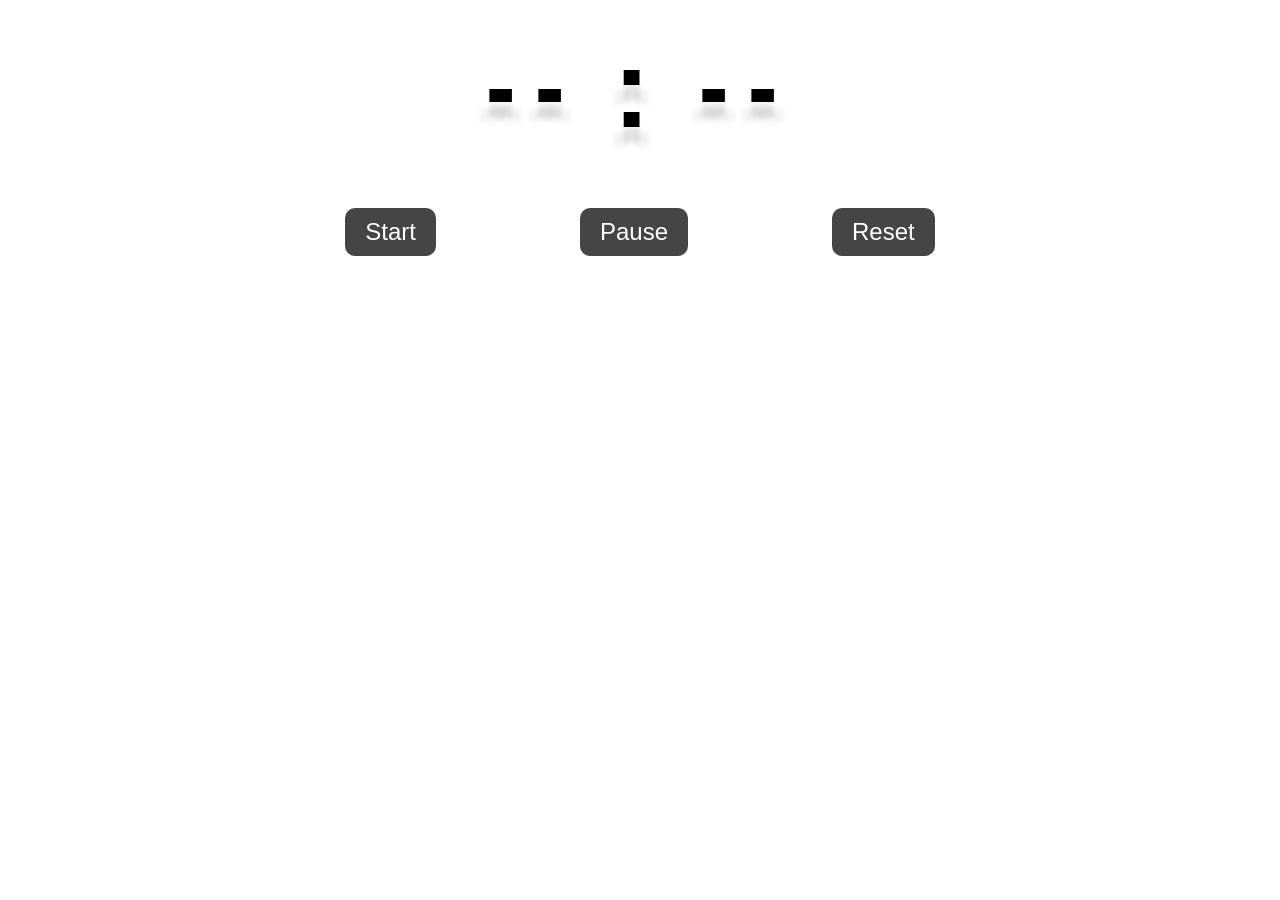
==== public/index.html @ a8cddc36 "Completed design" ====
<html lang="en">
    <head>
        <meta charset="UTF-8" />
        <meta name="viewport" content="width=device-width, initial-scale=1.0" />
        <link rel="stylesheet" href="style.css" />
        <title>Pomodoro Time</title>
    </head>
    <body>
        <div class="time-container">
            <h1 id="time">-- : --</h1>
            <div class="button-container">
                <button class="btn start">Start</button>
                <button class="btn pause">Pause</button>
                <button class="btn reset">Reset</button>
            </div>
        </div>
        <script src="app.js"></script>
    </body>
</html>
---- public/style.css ----
@import url('https://fonts.googleapis.com/css2?family=Saira+Condensed&display=swap');

* {
    margin: 0;
    padding: 0;
    box-sizing: border-box;
}

body {
    font-family: 'Saira Condensed', sans-serif;
    display: flex;
    flex-direction: column;
    align-items: center;
    justify-content: center;
}

.time-container {
    text-align: center;
}

.time-container h1 {
    color: black;
    font-size: 7rem;
    letter-spacing: 1rem;
    position: relative;
    text-shadow: 0px 15px 5px rgba(0, 0, 0, 0.1),
        10px 20px 5px rgba(0, 0, 0, 0.05), -10px 20px 5px rgba(0, 0, 0, 0.05);
}

.button-container {
    margin-top: 2em;
    display: flex;
    justify-content: center;
}

.btn {
    font-size: 1.5rem;
    margin: 0em 3em;
    background-color: #454545;
    color: white;
    padding: 10px 20px;
    border: none;
    border-radius: 10px;
    outline: none;
}

.btn:hover {
    opacity: 0.8;
    transition-duration: 500ms;
    transform: translateY(2px);
}
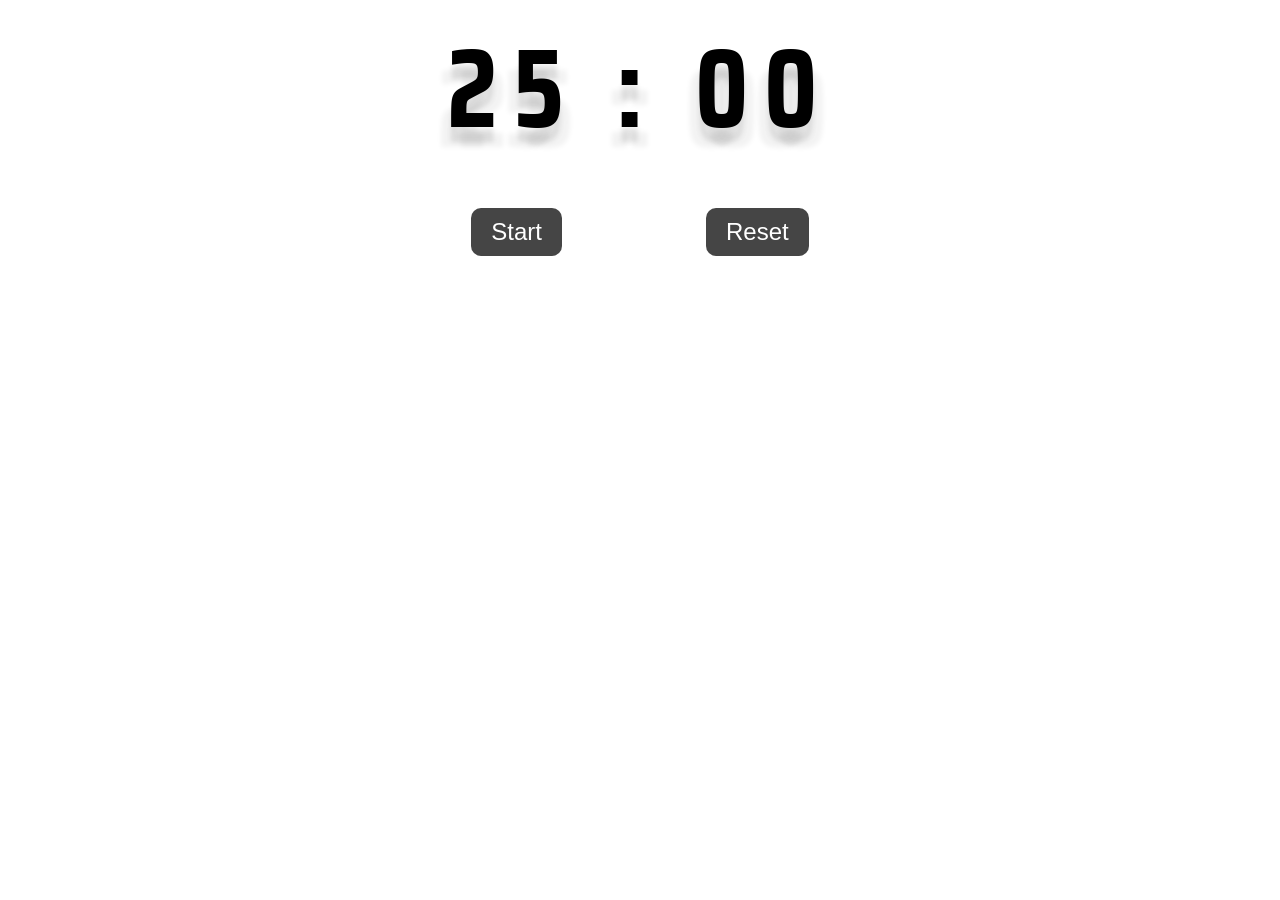
==== commit a5697747: "Working countdown timer" ====
--- a/public/index.html
+++ b/public/index.html
@@ -7,10 +7,9 @@
     </head>
     <body>
         <div class="time-container">
-            <h1 id="time">-- : --</h1>
+            <h1 id="time">25 : 00</h1>
             <div class="button-container">
                 <button class="btn start">Start</button>
-                <button class="btn pause">Pause</button>
                 <button class="btn reset">Reset</button>
             </div>
         </div>
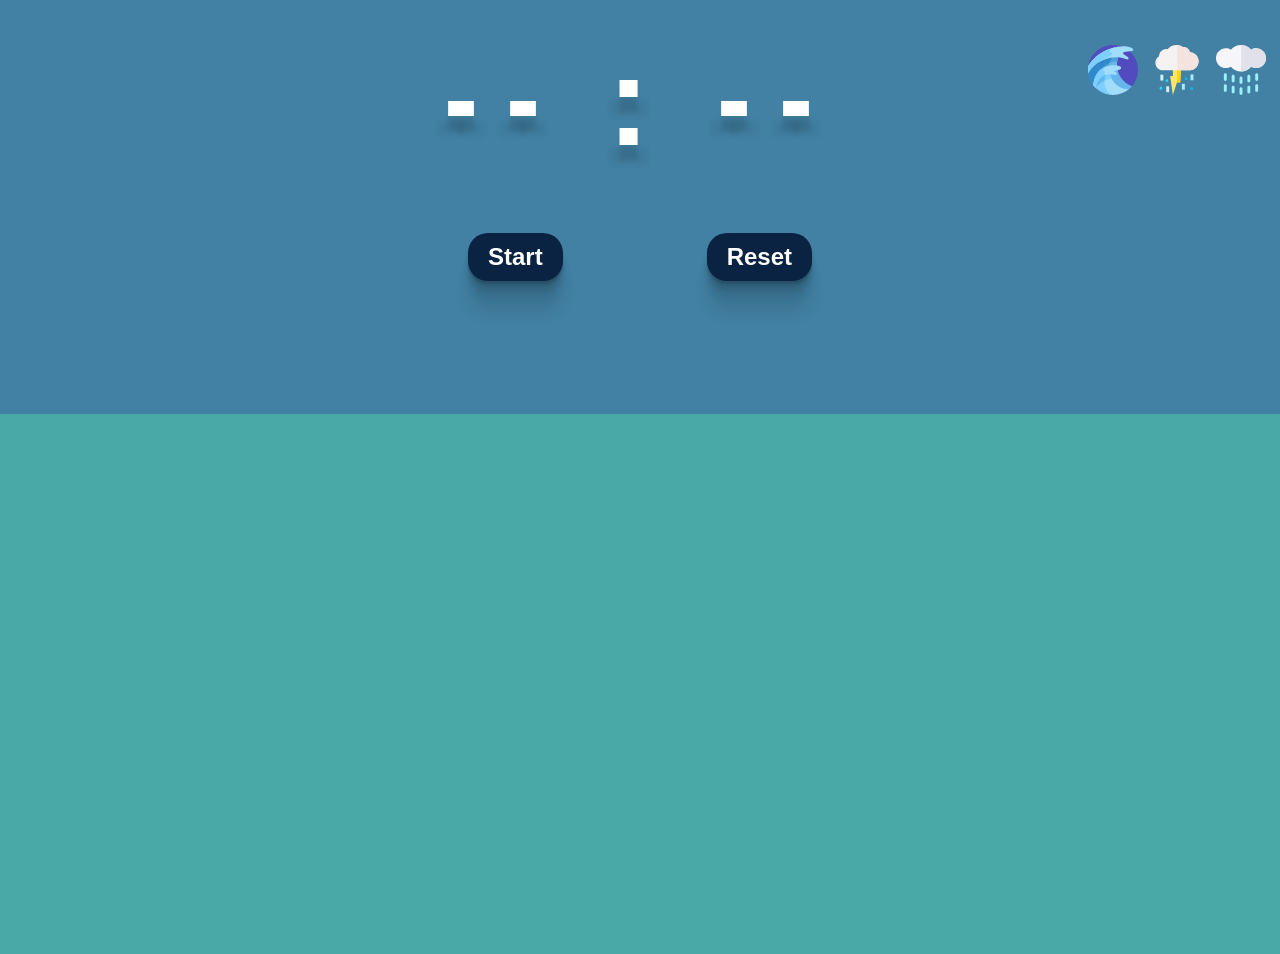
==== commit 96581277: "Added icons for sounds" ====
--- a/public/index.html
+++ b/public/index.html
@@ -6,8 +6,12 @@
         <title>Pomodoro Time</title>
     </head>
     <body>
+        <img src="./img/raining.svg" alt="" class="rain-icon" />
+        <img src="./img/thunder.svg" alt="" class="thunder-icon" />
+        <img src="./img/wave.svg" alt="" class="wave-icon" />
+        <div class="background-layer"></div>
         <div class="time-container">
-            <h1 id="time">25 : 00</h1>
+            <h1 id="time">-- : --</h1>
             <div class="button-container">
                 <button class="btn start">Start</button>
                 <button class="btn reset">Reset</button>
--- a/public/style.css
+++ b/public/style.css
@@ -12,6 +12,63 @@
     flex-direction: column;
     align-items: center;
     justify-content: center;
+    position: relative;
+    background-color: #4281a4;
+}
+
+.rain-icon {
+    cursor: pointer;
+    position: absolute;
+    width: 50px;
+    height: 50px;
+    top: 5%;
+    left: 95%;
+}
+
+.rain-icon:hover {
+    opacity: 0.8;
+    transition-duration: 300ms;
+    transition-timing-function: ease-in;
+}
+
+.thunder-icon {
+    cursor: pointer;
+    position: absolute;
+    width: 50px;
+    height: 50px;
+    top: 5%;
+    left: 90%;
+}
+
+.thunder-icon:hover {
+    opacity: 0.8;
+    transition-duration: 300ms;
+    transition-timing-function: ease-in;
+}
+
+.wave-icon {
+    cursor: pointer;
+    position: absolute;
+    width: 50px;
+    height: 50px;
+    top: 5%;
+    left: 85%;
+}
+
+.wave-icon:hover {
+    opacity: 0.8;
+    transition-duration: 300ms;
+    transition-timing-function: ease-in;
+}
+
+.background-layer {
+    position: absolute;
+    height: 60vh;
+    width: 100%;
+    background-color: #48a9a6;
+    z-index: -1;
+    top: 46%;
+    border-top: 2px solid #48a9a6;
 }
 
 .time-container {
@@ -19,9 +76,9 @@
 }
 
 .time-container h1 {
-    color: black;
-    font-size: 7rem;
-    letter-spacing: 1rem;
+    color: white;
+    font-size: 8rem;
+    letter-spacing: 1.5rem;
     position: relative;
     text-shadow: 0px 15px 5px rgba(0, 0, 0, 0.1),
         10px 20px 5px rgba(0, 0, 0, 0.05), -10px 20px 5px rgba(0, 0, 0, 0.05);
@@ -34,18 +91,24 @@
 }
 
 .btn {
+    cursor: pointer;
     font-size: 1.5rem;
+    font-weight: 550;
     margin: 0em 3em;
-    background-color: #454545;
+    background-color: #0a2342;
     color: white;
     padding: 10px 20px;
     border: none;
-    border-radius: 10px;
+    border-radius: 20px;
     outline: none;
+    box-shadow: 0 2px 1px rgba(0, 0, 0, 0.09), 0 4px 2px rgba(0, 0, 0, 0.09),
+        0 8px 4px rgba(0, 0, 0, 0.09), 0 16px 8px rgba(0, 0, 0, 0.09),
+        0 32px 16px rgba(0, 0, 0, 0.09);
 }
 
 .btn:hover {
     opacity: 0.8;
-    transition-duration: 500ms;
-    transform: translateY(2px);
+    transition-duration: 300ms;
+    transition-timing-function: ease-in;
+    transform: translateY(3px);
 }
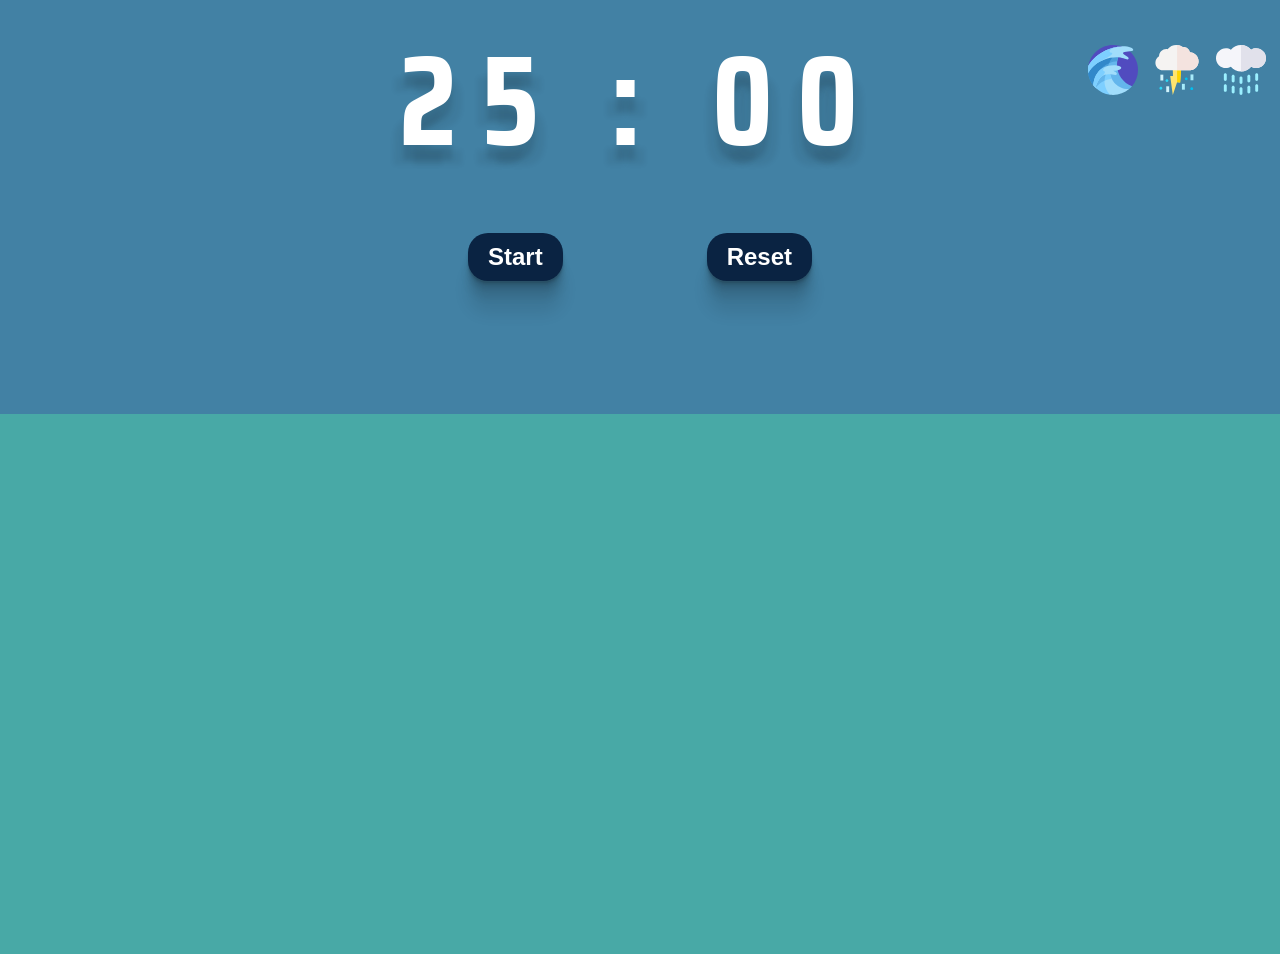
==== commit 705bd62b: "Completed start, pause, and reset button functionalities" ====
--- a/public/index.html
+++ b/public/index.html
@@ -3,15 +3,17 @@
         <meta charset="UTF-8" />
         <meta name="viewport" content="width=device-width, initial-scale=1.0" />
         <link rel="stylesheet" href="style.css" />
-        <title>Pomodoro Time</title>
+        <title>Pomodoro</title>
     </head>
     <body>
-        <img src="./img/raining.svg" alt="" class="rain-icon" />
-        <img src="./img/thunder.svg" alt="" class="thunder-icon" />
-        <img src="./img/wave.svg" alt="" class="wave-icon" />
+        <div class="icon-container">
+            <img src="./img/raining.svg" alt="" class="rain-icon" />
+            <img src="./img/thunder.svg" alt="" class="thunder-icon" />
+            <img src="./img/wave.svg" alt="" class="wave-icon" />
+        </div>
         <div class="background-layer"></div>
         <div class="time-container">
-            <h1 id="time">-- : --</h1>
+            <h1 id="time">25 : 00</h1>
             <div class="button-container">
                 <button class="btn start">Start</button>
                 <button class="btn reset">Reset</button>
--- a/public/style.css
+++ b/public/style.css
@@ -29,6 +29,7 @@
     opacity: 0.8;
     transition-duration: 300ms;
     transition-timing-function: ease-in;
+    transform: translateY(3px);
 }
 
 .thunder-icon {
@@ -44,6 +45,7 @@
     opacity: 0.8;
     transition-duration: 300ms;
     transition-timing-function: ease-in;
+    transform: translateY(3px);
 }
 
 .wave-icon {
@@ -59,6 +61,7 @@
     opacity: 0.8;
     transition-duration: 300ms;
     transition-timing-function: ease-in;
+    transform: translateY(3px);
 }
 
 .background-layer {
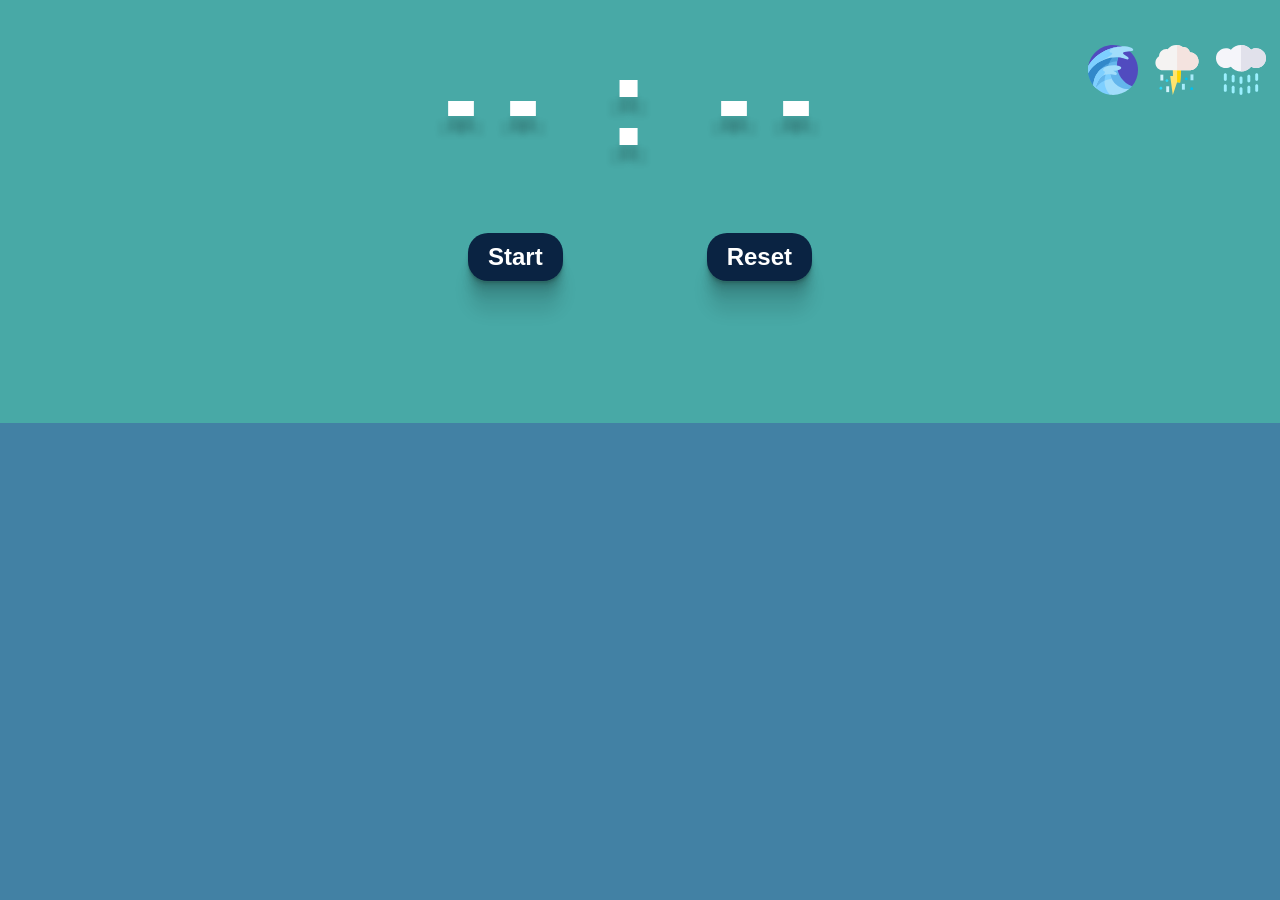
==== commit 188942a0: "Fixed timing for breaks" ====
--- a/public/index.html
+++ b/public/index.html
@@ -11,9 +11,10 @@
             <img src="./img/thunder.svg" alt="" class="thunder-icon" />
             <img src="./img/wave.svg" alt="" class="wave-icon" />
         </div>
+        <div class="clear"></div>
         <div class="background-layer"></div>
         <div class="time-container">
-            <h1 id="time">25 : 00</h1>
+            <h1 id="time">-- : --</h1>
             <div class="button-container">
                 <button class="btn start">Start</button>
                 <button class="btn reset">Reset</button>
--- a/public/style.css
+++ b/public/style.css
@@ -14,6 +14,23 @@
     justify-content: center;
     position: relative;
     background-color: #4281a4;
+}
+
+.clear {
+    clear: both;
+}
+
+.background-layer {
+    position: absolute;
+    z-index: -1;
+    background-color: #48a9a6;
+    height: 50px;
+    width: 50px;
+    position: absolute;
+    top: 0%;
+    left: 0;
+    width: 100%;
+    height: 47%;
 }
 
 .rain-icon {
@@ -64,16 +81,6 @@
     transform: translateY(3px);
 }
 
-.background-layer {
-    position: absolute;
-    height: 60vh;
-    width: 100%;
-    background-color: #48a9a6;
-    z-index: -1;
-    top: 46%;
-    border-top: 2px solid #48a9a6;
-}
-
 .time-container {
     text-align: center;
 }
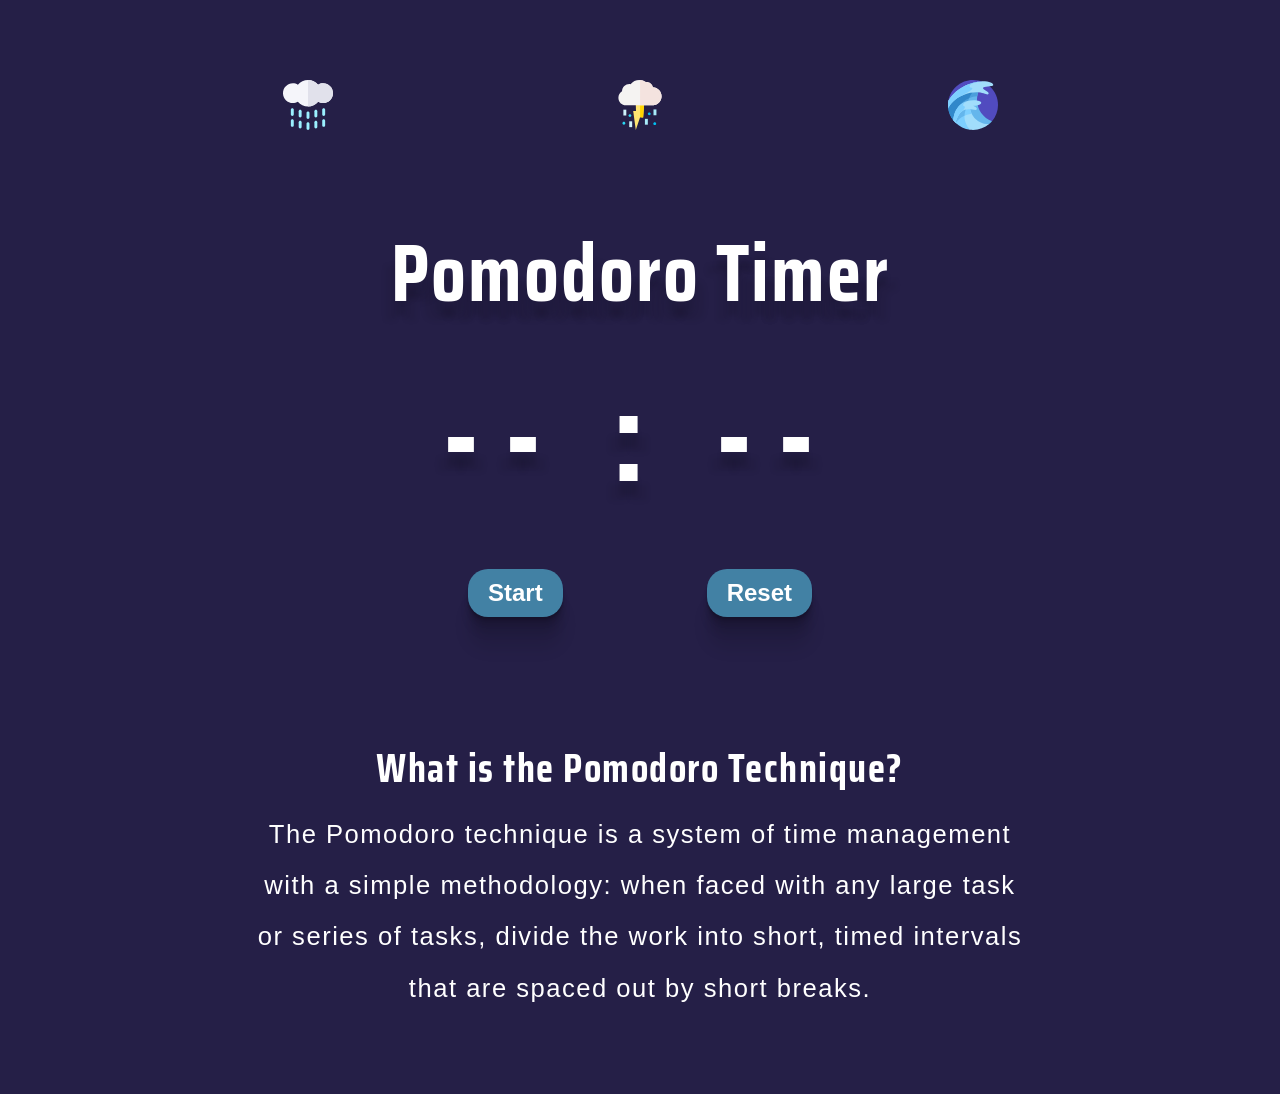
==== commit 475c52d2: "Redesigned UI and completed all timing functionalities" ====
--- a/public/index.html
+++ b/public/index.html
@@ -3,6 +3,7 @@
         <meta charset="UTF-8" />
         <meta name="viewport" content="width=device-width, initial-scale=1.0" />
         <link rel="stylesheet" href="style.css" />
+        <link rel="icon" href="./img/favicon-16x16.png" type="image/gif" />
         <title>Pomodoro</title>
     </head>
     <body>
@@ -11,14 +12,24 @@
             <img src="./img/thunder.svg" alt="" class="thunder-icon" />
             <img src="./img/wave.svg" alt="" class="wave-icon" />
         </div>
-        <div class="clear"></div>
-        <div class="background-layer"></div>
-        <div class="time-container">
-            <h1 id="time">-- : --</h1>
-            <div class="button-container">
-                <button class="btn start">Start</button>
-                <button class="btn reset">Reset</button>
+        <div class="main-container">
+            <h1 id="message">Pomodoro Timer</h1>
+            <div class="time-container">
+                <h1 id="time">-- : --</h1>
+                <div class="button-container">
+                    <button class="btn start">Start</button>
+                    <button class="btn reset">Reset</button>
+                </div>
             </div>
+        </div>
+        <div class="info-container">
+            <h1>What is the Pomodoro Technique?</h1>
+            <p>
+                The Pomodoro technique is a system of time management with a
+                simple methodology: when faced with any large task or series of
+                tasks, divide the work into short, timed intervals that are
+                spaced out by short breaks.
+            </p>
         </div>
         <script src="app.js"></script>
     </body>
--- a/public/style.css
+++ b/public/style.css
@@ -8,38 +8,44 @@
 
 body {
     font-family: 'Saira Condensed', sans-serif;
-    display: flex;
-    flex-direction: column;
-    align-items: center;
-    justify-content: center;
-    position: relative;
-    background-color: #4281a4;
+    /* position: relative; */
+    background-color: #251f47;
 }
 
 .clear {
     clear: both;
 }
 
-.background-layer {
-    position: absolute;
-    z-index: -1;
-    background-color: #48a9a6;
-    height: 50px;
-    width: 50px;
-    position: absolute;
-    top: 0%;
-    left: 0;
-    width: 100%;
-    height: 47%;
+.main-container {
+    margin: auto;
+    display: flex;
+    flex-direction: column;
+    justify-content: center;
+    align-items: center;
 }
 
-.rain-icon {
+#message {
+    text-align: center;
+    color: white;
+    font-size: 5rem;
+    letter-spacing: 2px;
+    text-shadow: 0px 15px 5px rgba(0, 0, 0, 0.1),
+        10px 20px 5px rgba(0, 0, 0, 0.05), -10px 20px 5px rgba(0, 0, 0, 0.05);
+}
+
+.icon-container {
+    margin: 5em auto;
+    display: flex;
+    text-align: center;
+    justify-content: space-evenly;
+}
+
+.rain-icon,
+.thunder-icon,
+.wave-icon {
     cursor: pointer;
-    position: absolute;
     width: 50px;
     height: 50px;
-    top: 5%;
-    left: 95%;
 }
 
 .rain-icon:hover {
@@ -49,29 +55,11 @@
     transform: translateY(3px);
 }
 
-.thunder-icon {
-    cursor: pointer;
-    position: absolute;
-    width: 50px;
-    height: 50px;
-    top: 5%;
-    left: 90%;
-}
-
 .thunder-icon:hover {
     opacity: 0.8;
     transition-duration: 300ms;
     transition-timing-function: ease-in;
     transform: translateY(3px);
-}
-
-.wave-icon {
-    cursor: pointer;
-    position: absolute;
-    width: 50px;
-    height: 50px;
-    top: 5%;
-    left: 85%;
 }
 
 .wave-icon:hover {
@@ -83,6 +71,7 @@
 
 .time-container {
     text-align: center;
+    margin: auto;
 }
 
 .time-container h1 {
@@ -95,7 +84,7 @@
 }
 
 .button-container {
-    margin-top: 2em;
+    margin: 2em auto;
     display: flex;
     justify-content: center;
 }
@@ -105,7 +94,7 @@
     font-size: 1.5rem;
     font-weight: 550;
     margin: 0em 3em;
-    background-color: #0a2342;
+    background-color: #4281a4;
     color: white;
     padding: 10px 20px;
     border: none;
@@ -117,8 +106,25 @@
 }
 
 .btn:hover {
-    opacity: 0.8;
     transition-duration: 300ms;
     transition-timing-function: ease-in;
-    transform: translateY(3px);
+    transform: translateY(4px);
 }
+
+.info-container {
+    color: white;
+    text-align: center;
+    margin: 5em auto;
+    line-height: 2;
+    letter-spacing: 1.5px;
+    width: 60%;
+}
+
+.info-container h1 {
+    font-size: 2.5rem;
+}
+
+.info-container p {
+    font-size: 1.6rem;
+    font-weight: 500;
+}
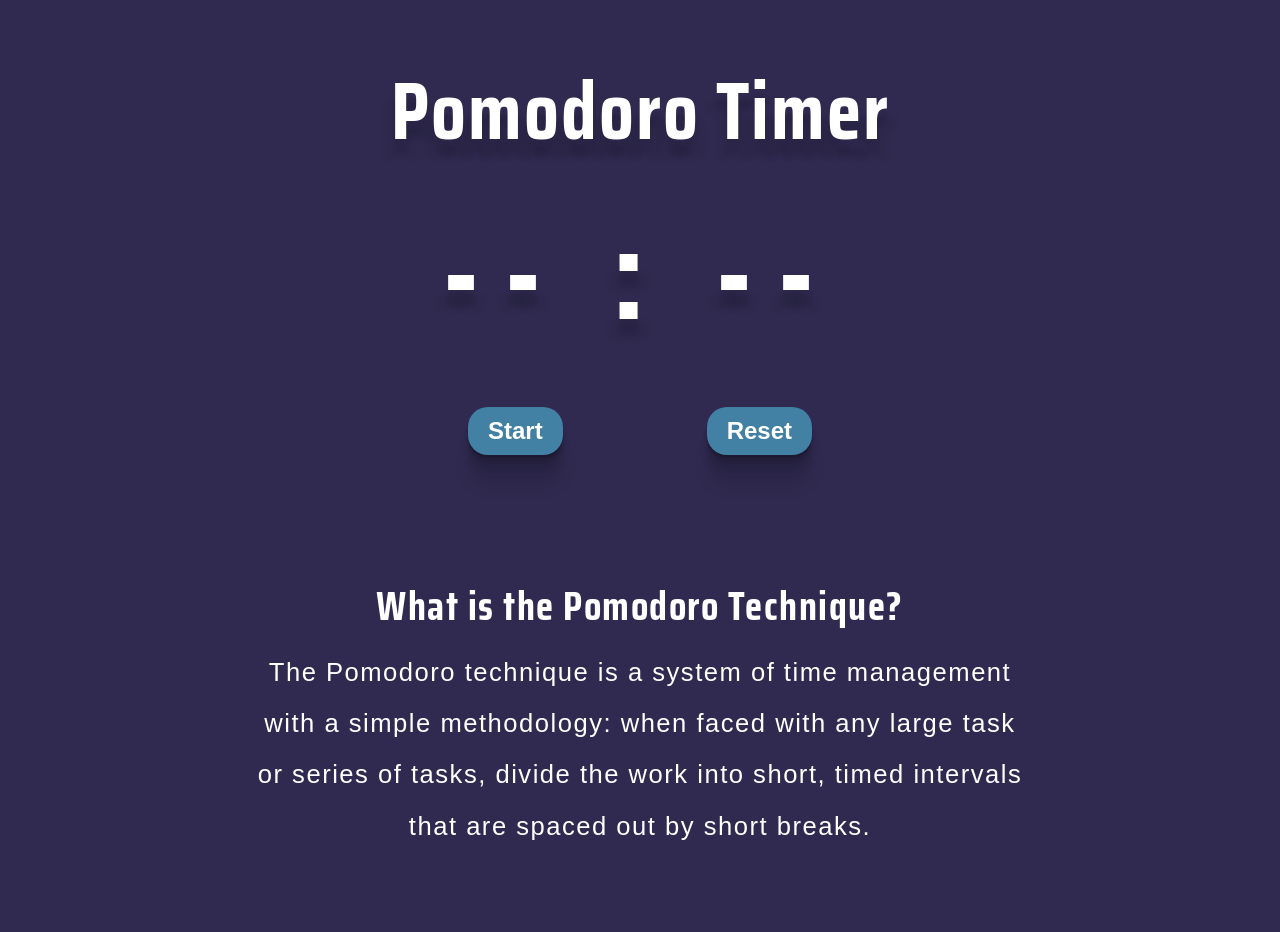
==== commit 960c3e88: "Removed sound icons and adjusted time values" ====
--- a/public/index.html
+++ b/public/index.html
@@ -7,11 +7,26 @@
         <title>Pomodoro</title>
     </head>
     <body>
-        <div class="icon-container">
-            <img src="./img/raining.svg" alt="" class="rain-icon" />
-            <img src="./img/thunder.svg" alt="" class="thunder-icon" />
-            <img src="./img/wave.svg" alt="" class="wave-icon" />
-        </div>
+        <!-- <div class="icon-container">
+            <img
+                src="./img/raining.svg"
+                alt=""
+                class="rain-icon"
+                data-file="rain"
+            />
+            <img
+                src="./img/thunder.svg"
+                alt=""
+                class="thunder-icon"
+                data-file="thunder"
+            />
+            <img
+                src="./img/waves.svg"
+                alt=""
+                class="waves-icon"
+                data-file="waves"
+            />
+        </div> -->
         <div class="main-container">
             <h1 id="message">Pomodoro Timer</h1>
             <div class="time-container">
@@ -31,6 +46,7 @@
                 spaced out by short breaks.
             </p>
         </div>
+        <audio src="" id="a"></audio>
         <script src="app.js"></script>
     </body>
 </html>
--- a/public/style.css
+++ b/public/style.css
@@ -9,7 +9,7 @@
 body {
     font-family: 'Saira Condensed', sans-serif;
     /* position: relative; */
-    background-color: #251f47;
+    background-color: rgba(37, 31, 71, 0.95);
 }
 
 .clear {
@@ -17,7 +17,7 @@
 }
 
 .main-container {
-    margin: auto;
+    margin: 3em auto;
     display: flex;
     flex-direction: column;
     justify-content: center;
@@ -33,7 +33,7 @@
         10px 20px 5px rgba(0, 0, 0, 0.05), -10px 20px 5px rgba(0, 0, 0, 0.05);
 }
 
-.icon-container {
+/* .icon-container {
     margin: 5em auto;
     display: flex;
     text-align: center;
@@ -42,7 +42,7 @@
 
 .rain-icon,
 .thunder-icon,
-.wave-icon {
+.waves-icon {
     cursor: pointer;
     width: 50px;
     height: 50px;
@@ -62,12 +62,12 @@
     transform: translateY(3px);
 }
 
-.wave-icon:hover {
+.waves-icon:hover {
     opacity: 0.8;
     transition-duration: 300ms;
     transition-timing-function: ease-in;
     transform: translateY(3px);
-}
+} */
 
 .time-container {
     text-align: center;
